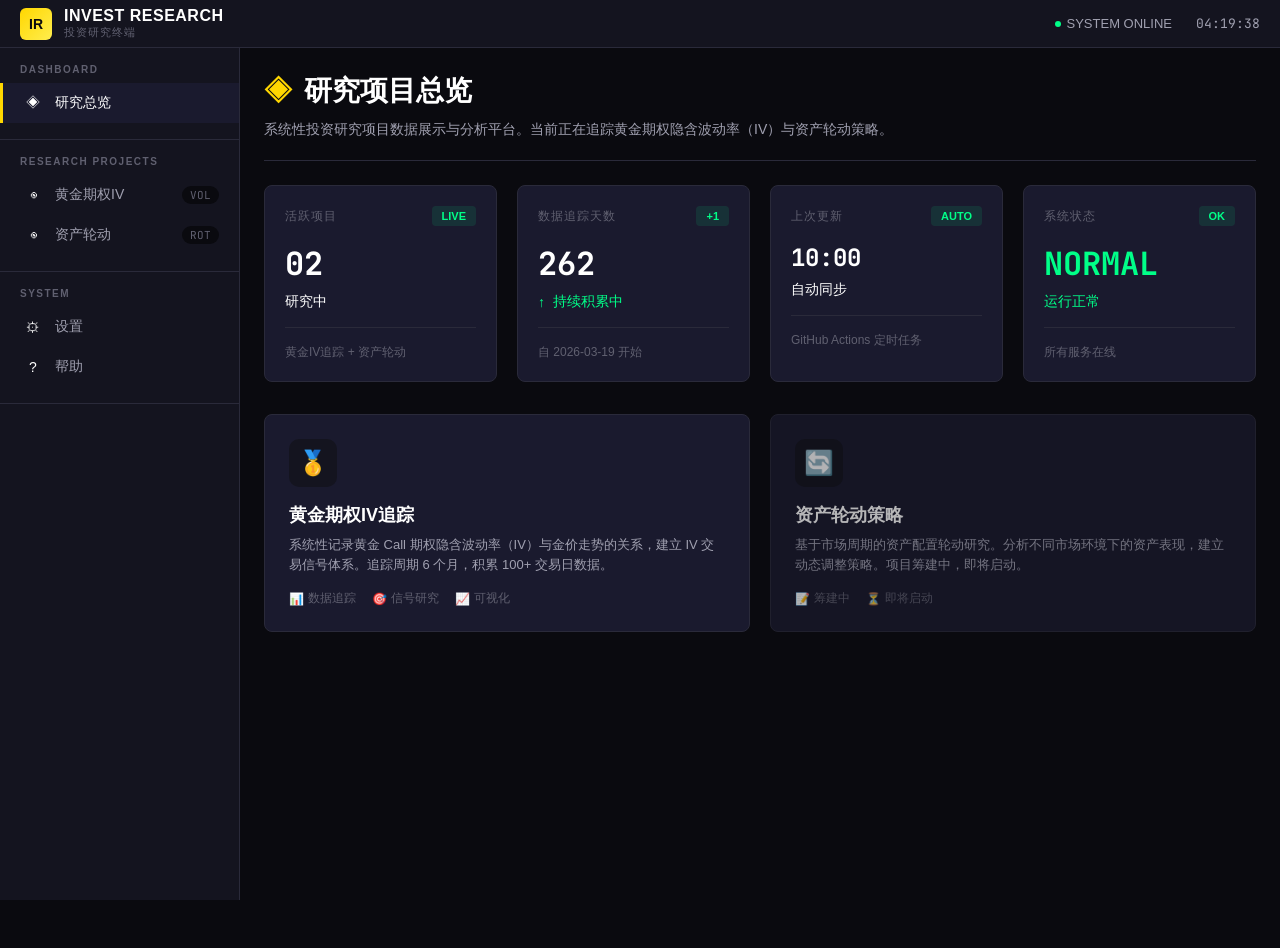
==== index.html @ 1030894b "Initial commit: Investment Research Terminal - Gold IV tracking dashboard" ====
<!DOCTYPE html>
<html lang="zh-CN">
<head>
    <meta charset="UTF-8">
    <meta name="viewport" content="width=device-width, initial-scale=1.0">
    <title>投资研究终端 - Investment Research Terminal</title>
    <link rel="stylesheet" href="assets/css/terminal.css">
    <link rel="preconnect" href="https://fonts.googleapis.com">
    <link href="https://fonts.googleapis.com/css2?family=JetBrains+Mono:wght@400;600;700&display=swap" rel="stylesheet">
</head>
<body>
    <!-- 顶部状态栏 -->
    <header class="top-bar">
        <div class="brand">
            <div class="brand-icon">IR</div>
            <div>
                <div class="brand-text">INVEST RESEARCH</div>
                <div class="brand-sub">投资研究终端</div>
            </div>
        </div>
        <div class="top-status">
            <div class="status-item">
                <span class="status-indicator"></span>
                <span>SYSTEM ONLINE</span>
            </div>
            <div class="status-item mono" id="currentTime">
                --:--:--
            </div>
        </div>
    </header>

    <!-- 左侧导航 -->
    <aside class="sidebar">
        <nav class="nav-section">
            <div class="nav-title">Dashboard</div>
            <ul class="nav-list">
                <li class="nav-item active" onclick="location.href='index.html'">
                    <span class="nav-icon">◈</span>
                    <span class="nav-text">研究总览</span>
                </li>
            </ul>
        </nav>

        <nav class="nav-section">
            <div class="nav-title">Research Projects</div>
            <ul class="nav-list" id="projectNav">
                <li class="nav-item" onclick="location.href='projects/gold-iv/index.html'">
                    <span class="nav-icon">◉</span>
                    <span class="nav-text">黄金期权IV</span>
                    <span class="nav-badge">VOL</span>
                </li>
                <li class="nav-item" onclick="location.href='#'">
                    <span class="nav-icon">◉</span>
                    <span class="nav-text">资产轮动</span>
                    <span class="nav-badge">ROT</span>
                </li>
            </ul>
        </nav>

        <nav class="nav-section">
            <div class="nav-title">System</div>
            <ul class="nav-list">
                <li class="nav-item">
                    <span class="nav-icon">⚙</span>
                    <span class="nav-text">设置</span>
                </li>
                <li class="nav-item">
                    <span class="nav-icon">?</span>
                    <span class="nav-text">帮助</span>
                </li>
            </ul>
        </nav>
    </aside>

    <!-- 主内容区 -->
    <main class="main-content">
        <div class="page-header">
            <h1 class="page-title">
                <span class="page-title-icon">◈</span>
                研究项目总览
            </h1>
            <p class="page-desc">
                系统性投资研究项目数据展示与分析平台。当前正在追踪黄金期权隐含波动率（IV）与资产轮动策略。
            </p>
        </div>

        <!-- 统计概览 -->
        <div class="grid grid-4" style="margin-bottom: 32px;">
            <div class="data-card">
                <div class="card-header">
                    <div class="card-title">活跃项目</div>
                    <div class="card-badge badge-live">LIVE</div>
                </div>
                <div class="card-value mono">02</div>
                <div class="card-change">
                    <span>研究中</span>
                </div>
                <div class="card-footer">
                    黄金IV追踪 + 资产轮动
                </div>
            </div>

            <div class="data-card">
                <div class="card-header">
                    <div class="card-title">数据追踪天数</div>
                    <div class="card-badge badge-up">+1</div>
                </div>
                <div class="card-value mono" id="trackingDays">--</div>
                <div class="card-change change-up">
                    <span>↑</span>
                    <span>持续积累中</span>
                </div>
                <div class="card-footer">
                    自 2026-03-19 开始
                </div>
            </div>

            <div class="data-card">
                <div class="card-header">
                    <div class="card-title">上次更新</div>
                    <div class="card-badge badge-up">AUTO</div>
                </div>
                <div class="card-value mono" style="font-size: 24px;" id="lastUpdateTime">
                    --:--
                </div>
                <div class="card-change">
                    <span>自动同步</span>
                </div>
                <div class="card-footer">
                    GitHub Actions 定时任务
                </div>
            </div>

            <div class="data-card">
                <div class="card-header">
                    <div class="card-title">系统状态</div>
                    <div class="card-badge badge-up">OK</div>
                </div>
                <div class="card-value mono" style="color: var(--color-up);">NORMAL</div>
                <div class="card-change change-up">
                    <span>运行正常</span>
                </div>
                <div class="card-footer">
                    所有服务在线
                </div>
            </div>
        </div>

        <!-- 项目卡片 -->
        <div class="grid grid-2">
            <!-- 黄金项目 -->
            <div class="project-card" onclick="location.href='projects/gold-iv/index.html'">
                <div class="project-icon" style="color: var(--color-gold);">🥇</div>
                <div class="project-title">黄金期权IV追踪</div>
                <div class="project-desc">
                    系统性记录黄金 Call 期权隐含波动率（IV）与金价走势的关系，建立 IV 交易信号体系。追踪周期 6 个月，积累 100+ 交易日数据。
                </div>
                <div class="project-meta">
                    <div class="project-meta-item">
                        <span>📊</span>
                        <span>数据追踪</span>
                    </div>
                    <div class="project-meta-item">
                        <span>🎯</span>
                        <span>信号研究</span>
                    </div>
                    <div class="project-meta-item">
                        <span>📈</span>
                        <span>可视化</span>
                    </div>
                </div>
            </div>

            <!-- 资产轮动项目 -->
            <div class="project-card" style="opacity: 0.7;">
                <div class="project-icon">🔄</div>
                <div class="project-title">资产轮动策略</div>
                <div class="project-desc">
                    基于市场周期的资产配置轮动研究。分析不同市场环境下的资产表现，建立动态调整策略。项目筹建中，即将启动。
                </div>
                <div class="project-meta">
                    <div class="project-meta-item">
                        <span>📝</span>
                        <span>筹建中</span>
                    </div>
                    <div class="project-meta-item">
                        <span>⏳</span>
                        <span>即将启动</span>
                    </div>
                </div>
            </div>
        </div>
    </main>

    <script>
        // 更新时间
        function updateTime() {
            const now = new Date();
            const timeStr = now.toLocaleTimeString('zh-CN', { 
                hour12: false,
                hour: '2-digit',
                minute: '2-digit',
                second: '2-digit'
            });
            document.getElementById('currentTime').textContent = timeStr;
        }
        setInterval(updateTime, 1000);
        updateTime();

        // 计算追踪天数
        const startDate = new Date('2026-03-19');
        const today = new Date();
        const days = Math.floor((today - startDate) / (1000 * 60 * 60 * 24));
        document.getElementById('trackingDays').textContent = days.toString().padStart(2, '0');

        // 上次更新时间
        const lastUpdate = new Date();
        lastUpdate.setHours(10, 0, 0);
        if (lastUpdate > today) {
            lastUpdate.setDate(lastUpdate.getDate() - 1);
        }
        document.getElementById('lastUpdateTime').textContent = 
            lastUpdate.toLocaleTimeString('zh-CN', { hour: '2-digit', minute: '2-digit' });
    </script>
</body>
</html>
---- assets/css/terminal.css ----
/* 金融终端风格样式 - Terminal Theme */

:root {
    /* 基础配色 */
    --bg-primary: #0a0a0f;
    --bg-secondary: #14141f;
    --bg-card: #1a1a2e;
    --bg-hover: #252538;
    
    /* 数据颜色 */
    --color-up: #00ff88;
    --color-down: #ff4757;
    --color-gold: #ffd700;
    --color-warn: #ffa502;
    --color-info: #74b9ff;
    
    /* 文字颜色 */
    --text-primary: #ffffff;
    --text-secondary: #a0a0b0;
    --text-muted: #606070;
    
    /* 边框 */
    --border-color: #2a2a3a;
    --border-hover: #3a3a4a;
    
    /* 字体 */
    --font-mono: 'JetBrains Mono', 'Fira Code', Consolas, Monaco, monospace;
    --font-sans: -apple-system, BlinkMacSystemFont, 'Segoe UI', Roboto, sans-serif;
}

* {
    margin: 0;
    padding: 0;
    box-sizing: border-box;
}

body {
    font-family: var(--font-sans);
    background: var(--bg-primary);
    color: var(--text-primary);
    min-height: 100vh;
    overflow-x: hidden;
}

/* 等宽字体用于数据 */
.mono {
    font-family: var(--font-mono);
}

/* 顶部状态栏 */
.top-bar {
    background: var(--bg-secondary);
    border-bottom: 1px solid var(--border-color);
    padding: 0 20px;
    height: 48px;
    display: flex;
    align-items: center;
    justify-content: space-between;
    position: fixed;
    top: 0;
    left: 0;
    right: 0;
    z-index: 1000;
}

.brand {
    display: flex;
    align-items: center;
    gap: 12px;
}

.brand-icon {
    width: 32px;
    height: 32px;
    background: linear-gradient(135deg, var(--color-gold), #ffed4e);
    border-radius: 6px;
    display: flex;
    align-items: center;
    justify-content: center;
    font-weight: bold;
    color: var(--bg-primary);
    font-size: 14px;
}

.brand-text {
    font-size: 16px;
    font-weight: 600;
    letter-spacing: 0.5px;
}

.brand-sub {
    font-size: 11px;
    color: var(--text-muted);
    text-transform: uppercase;
    letter-spacing: 1px;
}

.top-status {
    display: flex;
    align-items: center;
    gap: 24px;
    font-size: 13px;
}

.status-item {
    display: flex;
    align-items: center;
    gap: 6px;
    color: var(--text-secondary);
}

.status-indicator {
    width: 6px;
    height: 6px;
    border-radius: 50%;
    background: var(--color-up);
    animation: pulse 2s infinite;
}

@keyframes pulse {
    0%, 100% { opacity: 1; }
    50% { opacity: 0.5; }
}

/* 左侧导航 */
.sidebar {
    position: fixed;
    left: 0;
    top: 48px;
    bottom: 0;
    width: 240px;
    background: var(--bg-secondary);
    border-right: 1px solid var(--border-color);
    overflow-y: auto;
    z-index: 900;
}

.nav-section {
    padding: 16px 0;
    border-bottom: 1px solid var(--border-color);
}

.nav-title {
    padding: 0 20px 8px;
    font-size: 10px;
    text-transform: uppercase;
    letter-spacing: 1.5px;
    color: var(--text-muted);
    font-weight: 600;
}

.nav-list {
    list-style: none;
}

.nav-item {
    padding: 10px 20px;
    display: flex;
    align-items: center;
    gap: 12px;
    cursor: pointer;
    transition: all 0.2s;
    border-left: 3px solid transparent;
}

.nav-item:hover {
    background: var(--bg-hover);
    border-left-color: var(--color-gold);
}

.nav-item.active {
    background: var(--bg-card);
    border-left-color: var(--color-gold);
}

.nav-icon {
    width: 20px;
    height: 20px;
    display: flex;
    align-items: center;
    justify-content: center;
    font-size: 14px;
}

.nav-text {
    font-size: 14px;
    color: var(--text-secondary);
}

.nav-item.active .nav-text,
.nav-item:hover .nav-text {
    color: var(--text-primary);
}

.nav-badge {
    margin-left: auto;
    padding: 2px 8px;
    background: var(--bg-primary);
    border-radius: 12px;
    font-size: 11px;
    color: var(--text-muted);
    font-family: var(--font-mono);
}

/* 主内容区 */
.main-content {
    margin-left: 240px;
    margin-top: 48px;
    padding: 24px;
    min-height: calc(100vh - 48px);
}

/* 页面标题 */
.page-header {
    margin-bottom: 24px;
    padding-bottom: 20px;
    border-bottom: 1px solid var(--border-color);
}

.page-title {
    font-size: 28px;
    font-weight: 700;
    margin-bottom: 8px;
    display: flex;
    align-items: center;
    gap: 12px;
}

.page-title-icon {
    color: var(--color-gold);
}

.page-desc {
    color: var(--text-secondary);
    font-size: 14px;
    line-height: 1.6;
}

/* 网格布局 */
.grid {
    display: grid;
    gap: 20px;
}

.grid-2 {
    grid-template-columns: repeat(2, 1fr);
}

.grid-3 {
    grid-template-columns: repeat(3, 1fr);
}

.grid-4 {
    grid-template-columns: repeat(4, 1fr);
}

@media (max-width: 1200px) {
    .grid-4 { grid-template-columns: repeat(2, 1fr); }
}

@media (max-width: 768px) {
    .sidebar { width: 60px; }
    .sidebar .nav-text,
    .sidebar .nav-title,
    .sidebar .nav-badge { display: none; }
    .main-content { margin-left: 60px; }
    .grid-2, .grid-3, .grid-4 { grid-template-columns: 1fr; }
}

/* 数据卡片 */
.data-card {
    background: var(--bg-card);
    border: 1px solid var(--border-color);
    border-radius: 8px;
    padding: 20px;
    transition: border-color 0.2s;
}

.data-card:hover {
    border-color: var(--border-hover);
}

.card-header {
    display: flex;
    justify-content: space-between;
    align-items: center;
    margin-bottom: 16px;
}

.card-title {
    font-size: 12px;
    text-transform: uppercase;
    letter-spacing: 1px;
    color: var(--text-muted);
}

.card-badge {
    padding: 4px 10px;
    border-radius: 4px;
    font-size: 11px;
    font-weight: 600;
    text-transform: uppercase;
}

.badge-live {
    background: rgba(0, 255, 136, 0.1);
    color: var(--color-up);
    animation: pulse 2s infinite;
}

.badge-up {
    background: rgba(0, 255, 136, 0.1);
    color: var(--color-up);
}

.badge-down {
    background: rgba(255, 71, 87, 0.1);
    color: var(--color-down);
}

.card-value {
    font-family: var(--font-mono);
    font-size: 32px;
    font-weight: 700;
    margin-bottom: 8px;
}

.card-change {
    display: flex;
    align-items: center;
    gap: 8px;
    font-size: 14px;
}

.change-up {
    color: var(--color-up);
}

.change-down {
    color: var(--color-down);
}

.change-neutral {
    color: var(--text-muted);
}

.card-footer {
    margin-top: 16px;
    padding-top: 16px;
    border-top: 1px solid var(--border-color);
    font-size: 12px;
    color: var(--text-muted);
}

/* 图表容器 */
.chart-container {
    background: var(--bg-card);
    border: 1px solid var(--border-color);
    border-radius: 8px;
    padding: 20px;
}

.chart-header {
    display: flex;
    justify-content: space-between;
    align-items: center;
    margin-bottom: 20px;
}

.chart-title {
    font-size: 14px;
    font-weight: 600;
    display: flex;
    align-items: center;
    gap: 8px;
}

.chart-title::before {
    content: '';
    width: 3px;
    height: 16px;
    background: var(--color-gold);
    border-radius: 2px;
}

.chart-controls {
    display: flex;
    gap: 8px;
}

.chart-btn {
    padding: 6px 12px;
    background: var(--bg-secondary);
    border: 1px solid var(--border-color);
    border-radius: 4px;
    color: var(--text-secondary);
    font-size: 12px;
    cursor: pointer;
    transition: all 0.2s;
}

.chart-btn:hover,
.chart-btn.active {
    background: var(--bg-hover);
    border-color: var(--color-gold);
    color: var(--text-primary);
}

.chart-body {
    height: 320px;
    position: relative;
}

/* 数据表格 */
.data-table-container {
    background: var(--bg-card);
    border: 1px solid var(--border-color);
    border-radius: 8px;
    overflow: hidden;
}

.data-table-header {
    padding: 16px 20px;
    border-bottom: 1px solid var(--border-color);
    display: flex;
    justify-content: space-between;
    align-items: center;
}

.data-table-title {
    font-size: 14px;
    font-weight: 600;
}

.data-table-actions {
    display: flex;
    gap: 8px;
}

.table-btn {
    padding: 6px 12px;
    background: transparent;
    border: 1px solid var(--border-color);
    border-radius: 4px;
    color: var(--text-secondary);
    font-size: 12px;
    cursor: pointer;
    transition: all 0.2s;
}

.table-btn:hover {
    border-color: var(--color-gold);
    color: var(--text-primary);
}

.data-table {
    width: 100%;
    border-collapse: collapse;
    font-size: 13px;
}

.data-table th {
    background: var(--bg-secondary);
    padding: 12px 16px;
    text-align: left;
    font-weight: 600;
    color: var(--text-muted);
    text-transform: uppercase;
    font-size: 10px;
    letter-spacing: 1px;
    border-bottom: 1px solid var(--border-color);
}

.data-table td {
    padding: 12px 16px;
    border-bottom: 1px solid var(--border-color);
    font-family: var(--font-mono);
}

.data-table tr:hover td {
    background: var(--bg-hover);
}

.data-table tr:last-child td {
    border-bottom: none;
}

/* 信号标签 */
.signal-tag {
    display: inline-flex;
    align-items: center;
    gap: 4px;
    padding: 4px 10px;
    border-radius: 4px;
    font-size: 11px;
    font-weight: 600;
    text-transform: uppercase;
}

.signal-buy {
    background: rgba(0, 255, 136, 0.15);
    color: var(--color-up);
}

.signal-sell {
    background: rgba(255, 71, 87, 0.15);
    color: var(--color-down);
}

.signal-hold {
    background: rgba(255, 165, 2, 0.15);
    color: var(--color-warn);
}

/* 项目卡片（主页） */
.project-card {
    background: var(--bg-card);
    border: 1px solid var(--border-color);
    border-radius: 8px;
    padding: 24px;
    cursor: pointer;
    transition: all 0.3s;
    position: relative;
    overflow: hidden;
}

.project-card::before {
    content: '';
    position: absolute;
    top: 0;
    left: 0;
    right: 0;
    height: 3px;
    background: linear-gradient(90deg, var(--color-gold), transparent);
    opacity: 0;
    transition: opacity 0.3s;
}

.project-card:hover {
    border-color: var(--border-hover);
    transform: translateY(-2px);
}

.project-card:hover::before {
    opacity: 1;
}

.project-icon {
    width: 48px;
    height: 48px;
    background: var(--bg-secondary);
    border-radius: 10px;
    display: flex;
    align-items: center;
    justify-content: center;
    font-size: 24px;
    margin-bottom: 16px;
}

.project-title {
    font-size: 18px;
    font-weight: 600;
    margin-bottom: 8px;
}

.project-desc {
    font-size: 13px;
    color: var(--text-secondary);
    line-height: 1.5;
    margin-bottom: 16px;
}

.project-meta {
    display: flex;
    gap: 16px;
    font-size: 12px;
    color: var(--text-muted);
}

.project-meta-item {
    display: flex;
    align-items: center;
    gap: 4px;
}

/* 加载动画 */
.loading {
    display: flex;
    align-items: center;
    justify-content: center;
    padding: 40px;
    color: var(--text-muted);
}

.spinner {
    width: 24px;
    height: 24px;
    border: 2px solid var(--border-color);
    border-top-color: var(--color-gold);
    border-radius: 50%;
    animation: spin 1s linear infinite;
    margin-right: 12px;
}

@keyframes spin {
    to { transform: rotate(360deg); }
}

/* 滚动条样式 */
::-webkit-scrollbar {
    width: 8px;
    height: 8px;
}

::-webkit-scrollbar-track {
    background: var(--bg-secondary);
}

::-webkit-scrollbar-thumb {
    background: var(--border-color);
    border-radius: 4px;
}

::-webkit-scrollbar-thumb:hover {
    background: var(--border-hover);
}
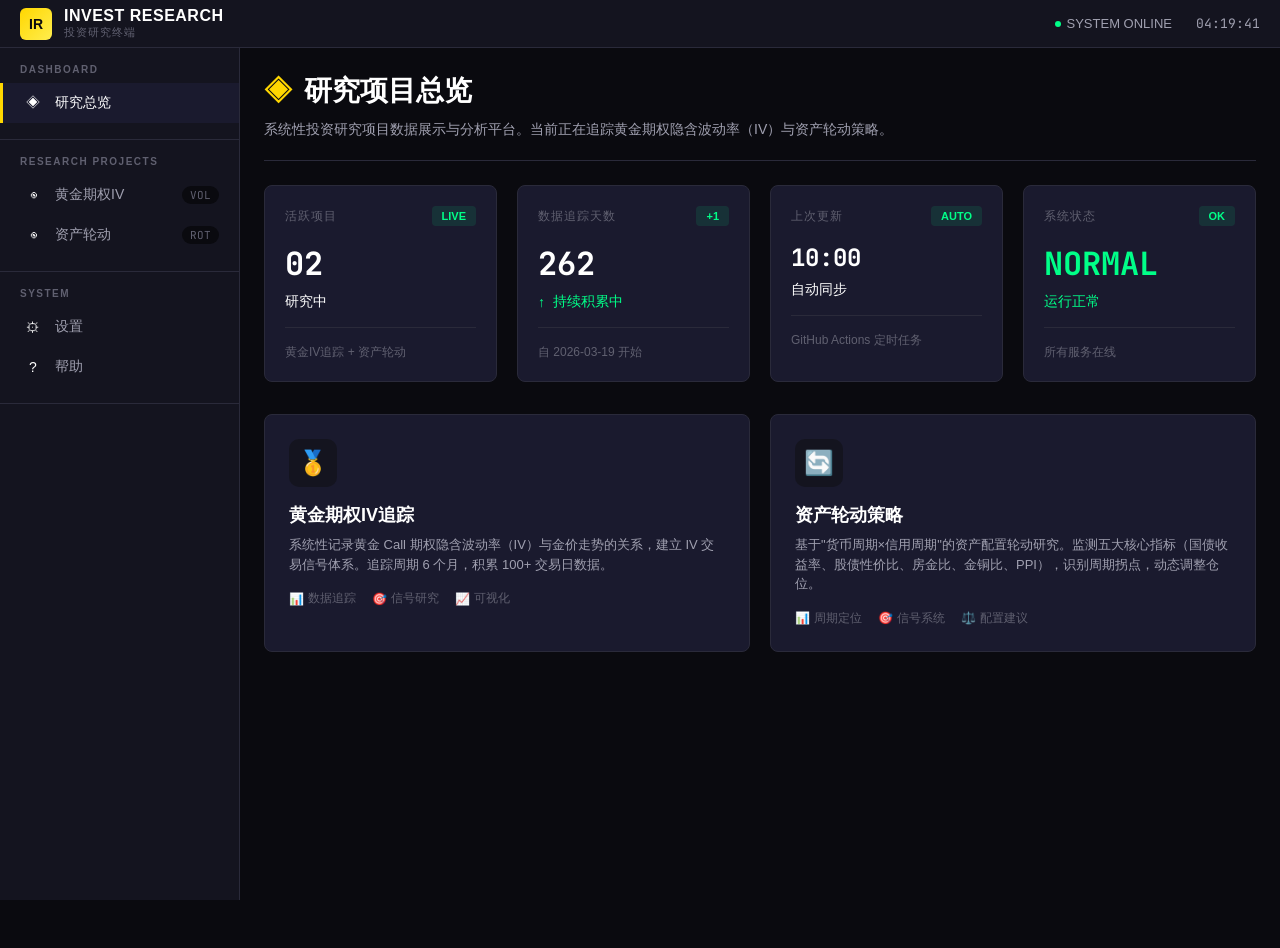
==== commit 4179307f: "Add asset rotation project: cycle analysis, 5 indicators, 3 signals, allocation advice" ====
--- a/index.html
+++ b/index.html
@@ -49,7 +49,7 @@
                     <span class="nav-text">黄金期权IV</span>
                     <span class="nav-badge">VOL</span>
                 </li>
-                <li class="nav-item" onclick="location.href='#'">
+                <li class="nav-item" onclick="location.href='projects/asset-rotation/index.html'">
                     <span class="nav-icon">◉</span>
                     <span class="nav-text">资产轮动</span>
                     <span class="nav-badge">ROT</span>
@@ -172,20 +172,24 @@
             </div>
 
             <!-- 资产轮动项目 -->
-            <div class="project-card" style="opacity: 0.7;">
+            <div class="project-card" onclick="location.href='projects/asset-rotation/index.html'">
                 <div class="project-icon">🔄</div>
                 <div class="project-title">资产轮动策略</div>
                 <div class="project-desc">
-                    基于市场周期的资产配置轮动研究。分析不同市场环境下的资产表现，建立动态调整策略。项目筹建中，即将启动。
+                    基于"货币周期×信用周期"的资产配置轮动研究。监测五大核心指标（国债收益率、股债性价比、房金比、金铜比、PPI），识别周期拐点，动态调整仓位。
                 </div>
                 <div class="project-meta">
                     <div class="project-meta-item">
-                        <span>📝</span>
-                        <span>筹建中</span>
-                    </div>
-                    <div class="project-meta-item">
-                        <span>⏳</span>
-                        <span>即将启动</span>
+                        <span>📊</span>
+                        <span>周期定位</span>
+                    </div>
+                    <div class="project-meta-item">
+                        <span>🎯</span>
+                        <span>信号系统</span>
+                    </div>
+                    <div class="project-meta-item">
+                        <span>⚖️</span>
+                        <span>配置建议</span>
                     </div>
                 </div>
             </div>
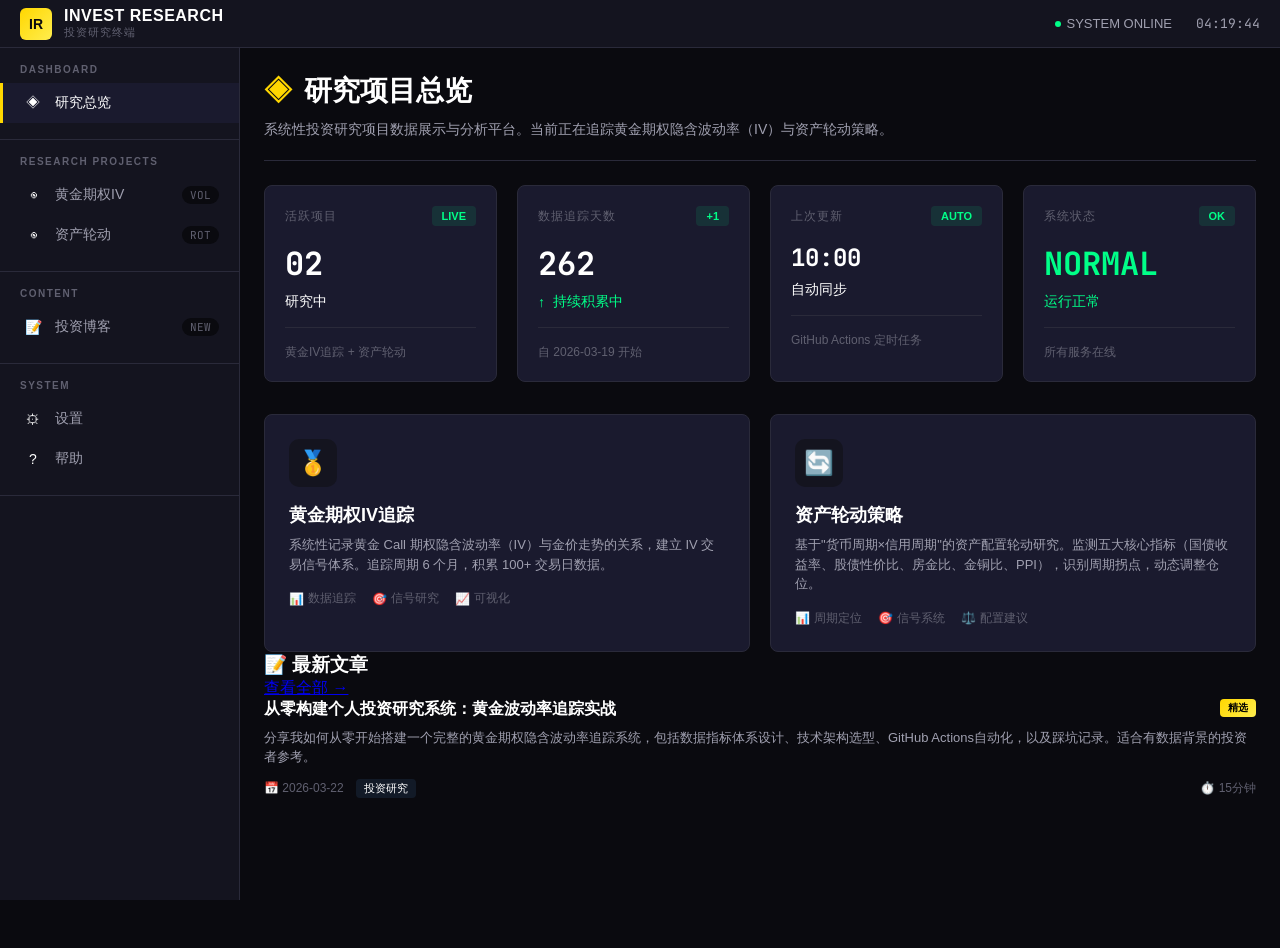
==== commit 3e91580f: "Add blog system with first article" ====
--- a/index.html
+++ b/index.html
@@ -58,6 +58,17 @@
         </nav>
 
         <nav class="nav-section">
+            <div class="nav-title">Content</div>
+            <ul class="nav-list">
+                <li class="nav-item" onclick="location.href='blog/index.html'">
+                    <span class="nav-icon">📝</span>
+                    <span class="nav-text">投资博客</span>
+                    <span class="nav-badge">NEW</span>
+                </li>
+            </ul>
+        </nav>
+
+        <nav class="nav-section">
             <div class="nav-title">System</div>
             <ul class="nav-list">
                 <li class="nav-item">
@@ -192,6 +203,23 @@
                         <span>配置建议</span>
                     </div>
                 </div>
+            </div>
+        </div>
+
+        <!-- 博客预览 -->
+        <div class="blog-preview-section">
+            <div class="blog-preview-header">
+                <h3 class="blog-preview-title">
+                    <span>📝</span>
+                    <span>最新文章</span>
+                </h3>
+                <a href="blog/index.html" class="blog-preview-link">
+                    查看全部 →
+                </a>
+            </div>
+            
+            <div class="blog-list" id="blogPreview">
+                <!-- 文章将通过JavaScript动态加载 -->
             </div>
         </div>
     </main>
@@ -225,6 +253,48 @@
         }
         document.getElementById('lastUpdateTime').textContent = 
             lastUpdate.toLocaleTimeString('zh-CN', { hour: '2-digit', minute: '2-digit' });
+
+        // 加载博客预览
+        async function loadBlogPreview() {
+            try {
+                const response = await fetch('blog/data/blog-data.json');
+                const data = await response.json();
+                
+                // 只显示最新的3篇文章
+                const posts = data.posts.slice(0, 3);
+                const blogPreview = document.getElementById('blogPreview');
+                
+                if (posts.length === 0) {
+                    blogPreview.innerHTML = `
+                        <div style="text-align: center; padding: 40px; color: var(--text-muted);">
+                            <div style="font-size: 32px; margin-bottom: 12px;">📭</div>
+                            <div>暂无文章</div>
+                        </div>
+                    `;
+                    return;
+                }
+                
+                blogPreview.innerHTML = posts.map(post => `
+                    <article class="blog-item" onclick="location.href='blog/${post.url}'" style="margin-bottom: 16px;">
+                        <div style="display: flex; justify-content: space-between; align-items: flex-start; margin-bottom: 8px;">
+                            <h4 style="font-size: 16px; font-weight: 600; color: var(--text-primary); margin: 0; flex: 1;">${post.title}</h4>
+                            ${post.featured ? '<span style="background: linear-gradient(135deg, #ffd700, #ffed4e); color: #000; padding: 2px 8px; border-radius: 4px; font-size: 10px; font-weight: 600; margin-left: 8px;">精选</span>' : ''}
+                        </div>
+                        <p style="color: var(--text-secondary); font-size: 13px; line-height: 1.5; margin: 0 0 12px 0; display: -webkit-box; -webkit-line-clamp: 2; -webkit-box-orient: vertical; overflow: hidden;">${post.summary}</p>
+                        <div style="display: flex; gap: 12px; align-items: center; flex-wrap: wrap;">
+                            <span style="color: var(--text-muted); font-size: 12px;">📅 ${post.date}</span>
+                            <span style="background: rgba(88, 166, 255, 0.1); color: var(--color-accent); padding: 2px 8px; border-radius: 4px; font-size: 11px;">${post.tags[0]}</span>
+                            <span style="color: var(--text-muted); font-size: 12px; margin-left: auto;">⏱️ ${post.readTime}</span>
+                        </div>
+                    </article>
+                `).join('');
+            } catch (error) {
+                console.error('Failed to load blog preview:', error);
+            }
+        }
+
+        // 页面加载完成后加载博客预览
+        loadBlogPreview();
     </script>
 </body>
 </html>
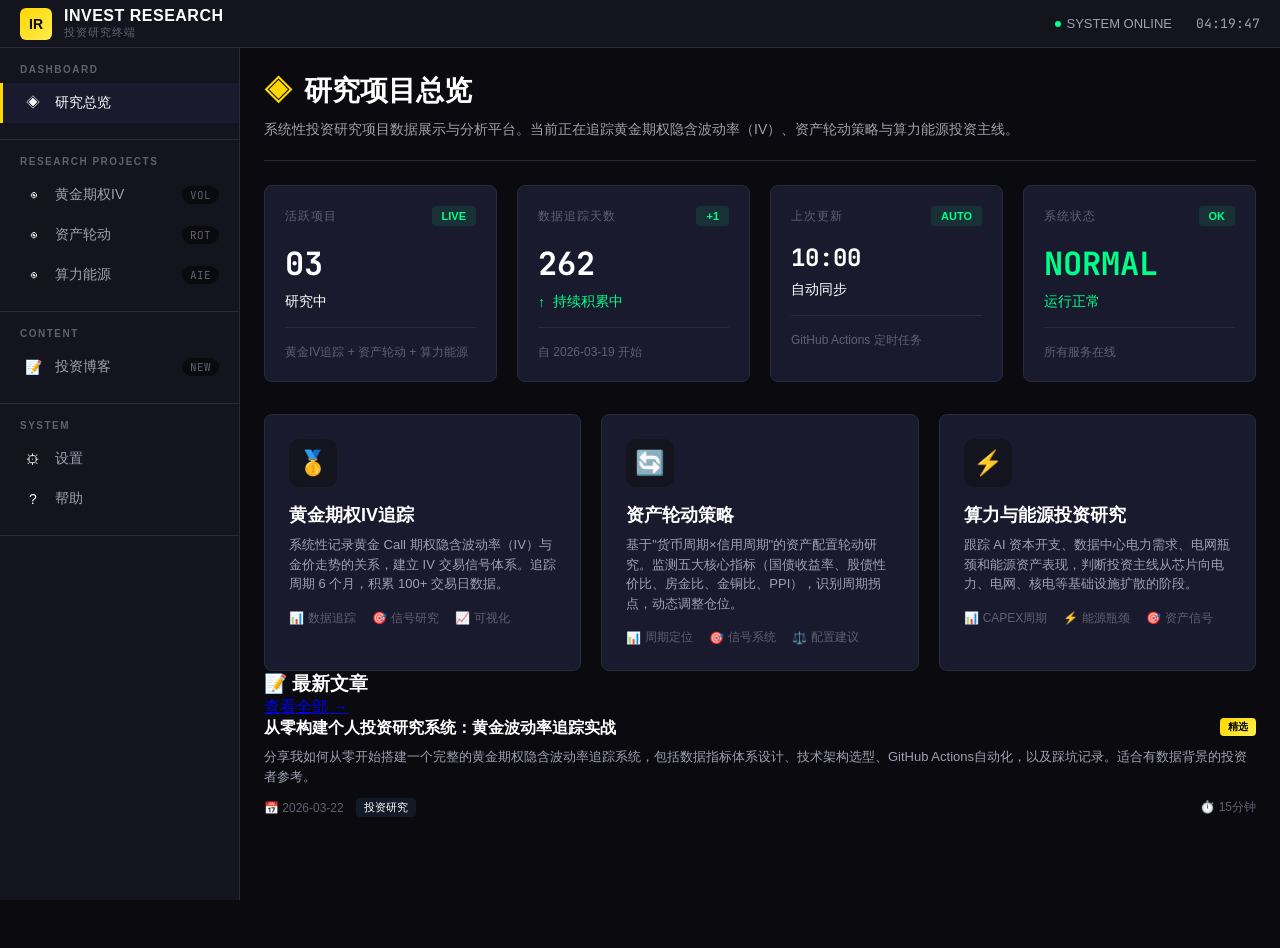
==== commit 618e69be: "新增算力能源投资研究主题" ====
--- a/index.html
+++ b/index.html
@@ -54,6 +54,11 @@
                     <span class="nav-text">资产轮动</span>
                     <span class="nav-badge">ROT</span>
                 </li>
+                <li class="nav-item" onclick="location.href='projects/ai-energy/index.html'">
+                    <span class="nav-icon">◉</span>
+                    <span class="nav-text">算力能源</span>
+                    <span class="nav-badge">AIE</span>
+                </li>
             </ul>
         </nav>
 
@@ -91,7 +96,7 @@
                 研究项目总览
             </h1>
             <p class="page-desc">
-                系统性投资研究项目数据展示与分析平台。当前正在追踪黄金期权隐含波动率（IV）与资产轮动策略。
+                系统性投资研究项目数据展示与分析平台。当前正在追踪黄金期权隐含波动率（IV）、资产轮动策略与算力能源投资主线。
             </p>
         </div>
 
@@ -102,12 +107,12 @@
                     <div class="card-title">活跃项目</div>
                     <div class="card-badge badge-live">LIVE</div>
                 </div>
-                <div class="card-value mono">02</div>
+                <div class="card-value mono">03</div>
                 <div class="card-change">
                     <span>研究中</span>
                 </div>
                 <div class="card-footer">
-                    黄金IV追踪 + 资产轮动
+                    黄金IV追踪 + 资产轮动 + 算力能源
                 </div>
             </div>
 
@@ -158,7 +163,7 @@
         </div>
 
         <!-- 项目卡片 -->
-        <div class="grid grid-2">
+        <div class="grid grid-3">
             <!-- 黄金项目 -->
             <div class="project-card" onclick="location.href='projects/gold-iv/index.html'">
                 <div class="project-icon" style="color: var(--color-gold);">🥇</div>
@@ -201,6 +206,29 @@
                     <div class="project-meta-item">
                         <span>⚖️</span>
                         <span>配置建议</span>
+                    </div>
+                </div>
+            </div>
+
+            <!-- 算力能源项目 -->
+            <div class="project-card" onclick="location.href='projects/ai-energy/index.html'">
+                <div class="project-icon" style="color: var(--color-info);">⚡</div>
+                <div class="project-title">算力与能源投资研究</div>
+                <div class="project-desc">
+                    跟踪 AI 资本开支、数据中心电力需求、电网瓶颈和能源资产表现，判断投资主线从芯片向电力、电网、核电等基础设施扩散的阶段。
+                </div>
+                <div class="project-meta">
+                    <div class="project-meta-item">
+                        <span>📊</span>
+                        <span>CAPEX周期</span>
+                    </div>
+                    <div class="project-meta-item">
+                        <span>⚡</span>
+                        <span>能源瓶颈</span>
+                    </div>
+                    <div class="project-meta-item">
+                        <span>🎯</span>
+                        <span>资产信号</span>
                     </div>
                 </div>
             </div>
@@ -297,4 +325,4 @@
         loadBlogPreview();
     </script>
 </body>
-</html>+</html>
